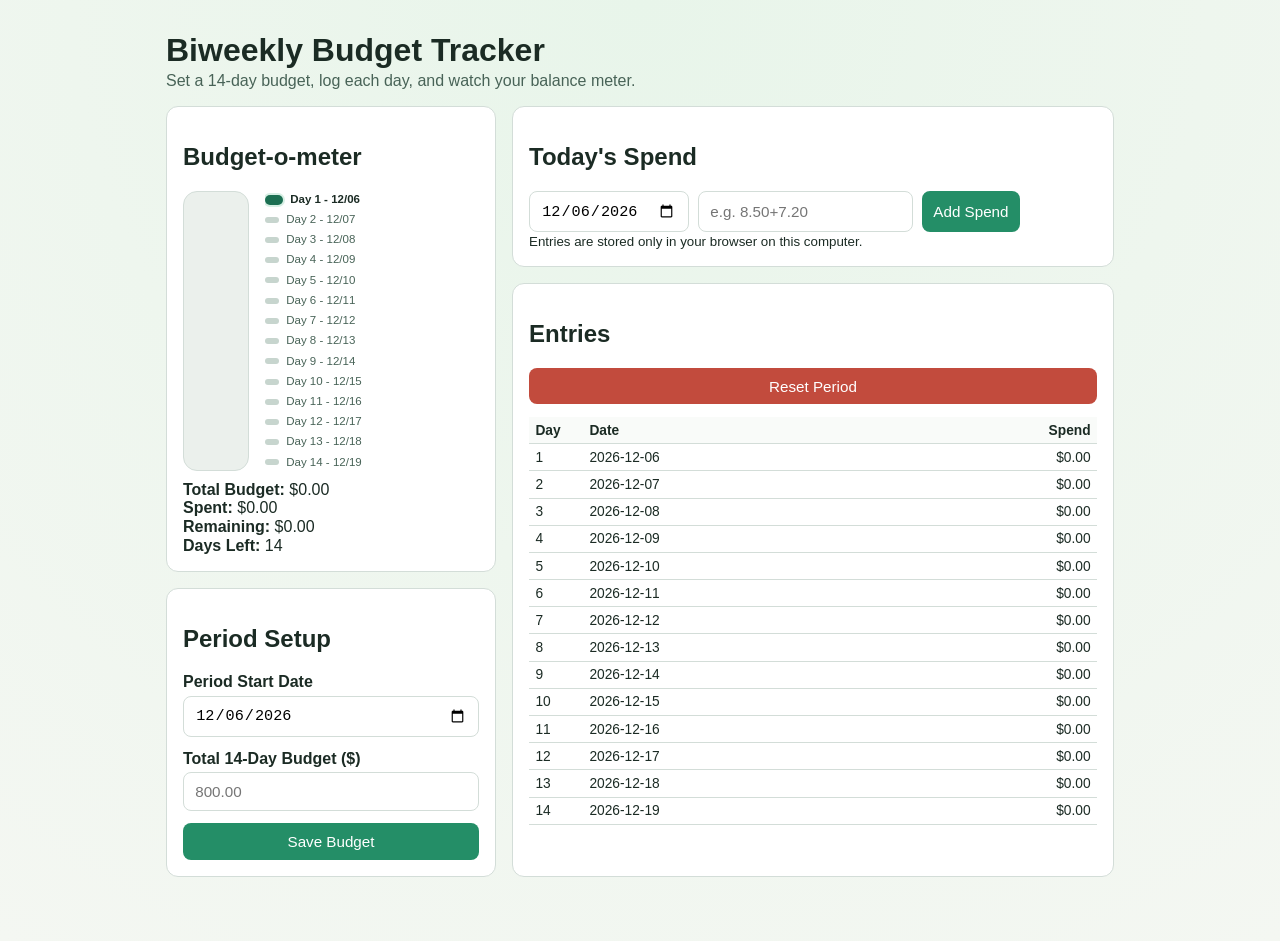
==== web/index.html @ 204bbb8c "Build local biweekly budget tracker web app" ====
﻿<!doctype html>
<html lang="en">
<head>
  <meta charset="UTF-8" />
  <meta name="viewport" content="width=device-width, initial-scale=1.0" />
  <title>Biweekly Budget Tracker</title>
  <link rel="stylesheet" href="styles.css" />
</head>
<body>
  <main class="app">
    <h1>Biweekly Budget Tracker</h1>
    <p class="sub">Set a 14-day budget, log each day, and watch your balance meter.</p>

    <div class="layout">
      <aside class="left-column">
        <section class="card status">
          <h2>Budget-o-meter</h2>
          <div class="meter-panel">
            <div class="meter-wrap" aria-label="budget meter">
              <div id="meter-fill" class="meter-fill"></div>
            </div>
            <div id="meter-ticks" class="meter-ticks" aria-label="14 day period ticks"></div>
          </div>
          <div class="stats">
            <p><strong>Total Budget:</strong> <span id="stat-total">$0.00</span></p>
            <p><strong>Spent:</strong> <span id="stat-spent">$0.00</span></p>
            <p><strong>Remaining:</strong> <span id="stat-remaining">$0.00</span></p>
            <p><strong>Days Left:</strong> <span id="stat-days-left">14</span></p>
          </div>
        </section>

        <section class="card">
          <h2>Period Setup</h2>
          <form id="setup-form" class="grid-form">
            <label>
              Period Start Date
              <input id="start-date" type="date" required />
            </label>
            <label>
              Total 14-Day Budget ($)
              <input id="total-budget" type="number" min="0" step="0.01" placeholder="800.00" required />
            </label>
            <button type="submit">Save Budget</button>
          </form>
        </section>
      </aside>

      <section class="right-column">
        <section class="card">
          <h2>Today's Spend</h2>
          <form id="spend-form" class="inline-form">
            <input id="spend-date" type="date" required />
            <input id="spend-amount" type="text" inputmode="decimal" placeholder="e.g. 8.50+7.20" required />
            <button type="submit">Add Spend</button>
          </form>
          <small>Entries are stored only in your browser on this computer.</small>
        </section>

        <section class="card entries-card">
          <h2>Entries</h2>
          <button id="reset-btn" class="danger" type="button">Reset Period</button>
          <div class="entries-table-wrap">
            <table class="entries-table">
              <thead>
                <tr>
                  <th>Day</th>
                  <th>Date</th>
                  <th>Spend</th>
                </tr>
              </thead>
              <tbody id="entries-body"></tbody>
            </table>
          </div>
        </section>
      </section>
    </div>
  </main>

  <script src="app.js"></script>
</body>
</html>
---- web/styles.css ----
﻿:root {
  --bg: #f4f7f2;
  --card: #ffffff;
  --ink: #1b2b24;
  --muted: #486357;
  --accent: #248e67;
  --warn: #c24b3d;
  --border: #d3ddd8;
}

* { box-sizing: border-box; }

body {
  margin: 0;
  font-family: "Segoe UI", Tahoma, Geneva, Verdana, sans-serif;
  background: radial-gradient(circle at top, #e8f5ea, var(--bg));
  color: var(--ink);
}

.app {
  max-width: 980px;
  margin: 2rem auto;
  padding: 0 1rem 2rem;
}

h1 { margin-bottom: 0.2rem; }
.sub { color: var(--muted); margin-top: 0; }

.layout {
  display: grid;
  grid-template-columns: 330px 1fr;
  gap: 1rem;
  align-items: stretch;
}

.left-column,
.right-column {
  display: flex;
  flex-direction: column;
  gap: 1rem;
  height: 100%;
}

.status,
.entries-card {
  flex: 1;
}

.card {
  background: var(--card);
  border: 1px solid var(--border);
  border-radius: 12px;
  padding: 1rem;
  margin-top: 0;
}

.status,
.entries-card {
  display: flex;
  flex-direction: column;
}

.grid-form {
  display: grid;
  grid-template-columns: 1fr;
  gap: 0.8rem;
}

.inline-form {
  display: flex;
  gap: 0.6rem;
  flex-wrap: wrap;
}

label {
  display: flex;
  flex-direction: column;
  gap: 0.3rem;
  font-weight: 600;
}

input, button {
  border: 1px solid var(--border);
  border-radius: 8px;
  padding: 0.6rem 0.7rem;
  font-size: 0.95rem;
}

button {
  background: var(--accent);
  color: #fff;
  border: none;
  cursor: pointer;
}

button:hover { filter: brightness(0.95); }

button.danger {
  background: var(--warn);
  margin-bottom: 0.8rem;
}

.meter-panel {
  display: flex;
  gap: 1rem;
  align-items: stretch;
  height: 280px;
}

.meter-wrap {
  width: 66px;
  min-width: 66px;
  height: 100%;
  background: #ebf0ec;
  border-radius: 14px;
  overflow: hidden;
  border: 1px solid var(--border);
  position: relative;
  display: flex;
  align-items: flex-end;
}

.meter-fill {
  width: 100%;
  height: 0%;
  background: linear-gradient(0deg, #d67f35, #b94c38);
  transition: height 0.35s ease;
}

.meter-ticks {
  flex: 1;
  height: 100%;
  overflow: hidden;
  display: grid;
  grid-template-rows: repeat(14, minmax(0, 1fr));
  gap: 0.2rem;
}

.tick-row {
  display: flex;
  align-items: center;
  gap: 0.45rem;
  min-height: 0;
}

.tick {
  display: inline-block;
  width: 14px;
  height: 6px;
  border-radius: 999px;
  background: #c7d5ce;
  flex: 0 0 auto;
}

.tick-label {
  font-size: 0.72rem;
  line-height: 1;
  white-space: nowrap;
  color: var(--muted);
}

.tick-row.past .tick {
  background: #7aa996;
}

.tick-row.today .tick {
  width: 18px;
  height: 10px;
  background: #1c6f52;
  box-shadow: 0 0 0 2px #d7efe4;
}

.tick-row.today .tick-label {
  color: #1b2b24;
  font-weight: 700;
}

.stats {
  display: grid;
  grid-template-columns: 1fr;
  margin-top: 0.6rem;
  gap: 0.05rem;
}

.stats p {
  margin: 0;
}

.entries-table-wrap {
  overflow: auto;
}

.entries-table {
  width: 100%;
  border-collapse: collapse;
  table-layout: fixed;
}

.entries-table th,
.entries-table td {
  padding: 0.35rem 0.4rem;
  border-bottom: 1px solid var(--border);
  font-size: 0.86rem;
  text-align: left;
}

.entries-table th:nth-child(1),
.entries-table td:nth-child(1) {
  width: 54px;
}

.entries-table th:nth-child(3),
.entries-table td:nth-child(3) {
  width: 90px;
  text-align: right;
}

.entries-table thead th {
  position: sticky;
  top: 0;
  background: #f9fbf9;
}

@media (max-width: 900px) {
  .layout {
    grid-template-columns: 1fr;
    align-items: start;
  }

  .left-column,
  .right-column {
    height: auto;
  }

  .status,
  .entries-card {
    flex: unset;
  }

  .meter-panel {
    height: 250px;
  }

  .meter-wrap {
    width: 54px;
    min-width: 54px;
  }

  .tick-label {
    font-size: 0.68rem;
  }
}
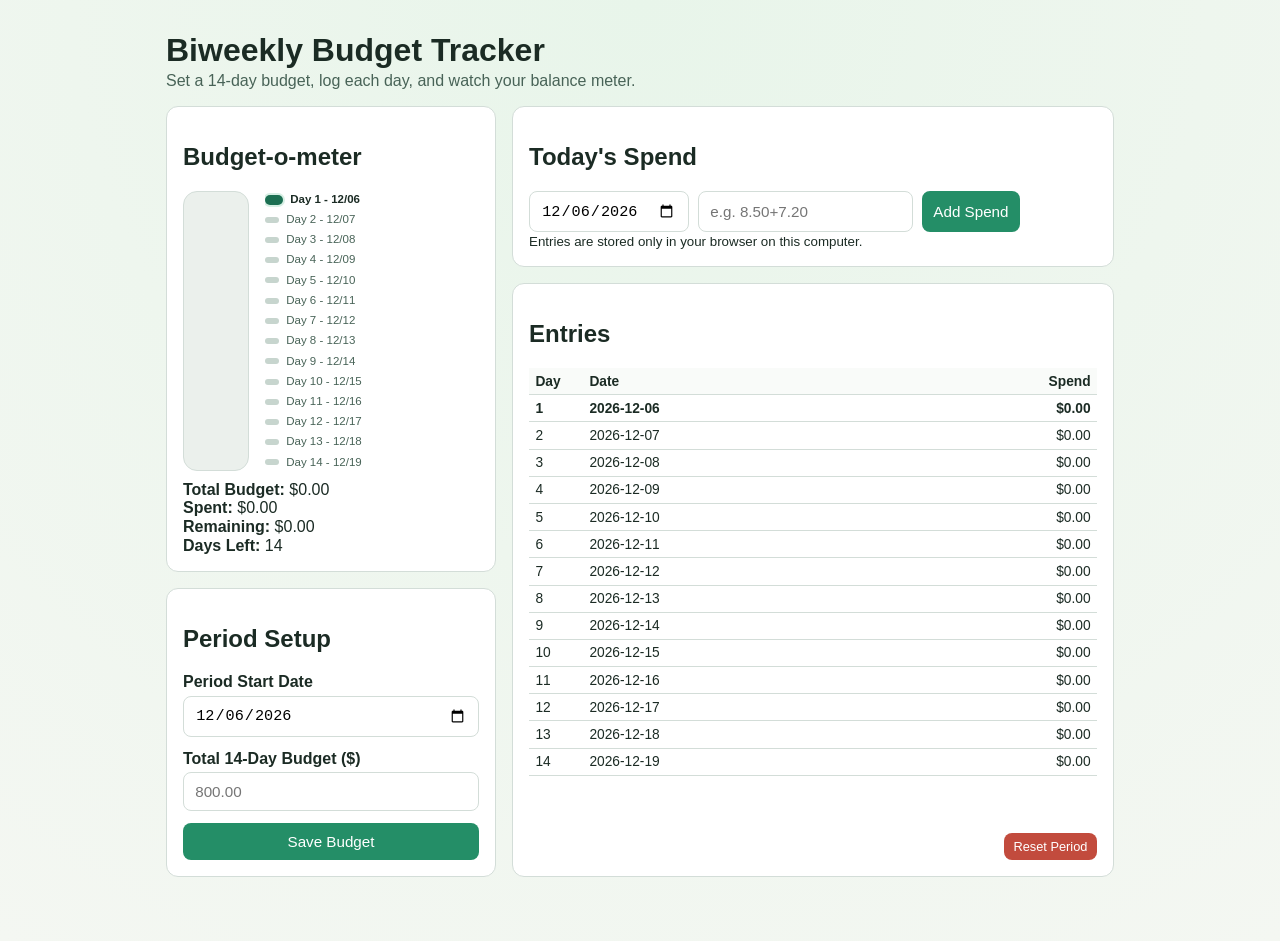
==== commit e8364769: "Refine budget UI layout and entries table behavior" ====
--- a/web/index.html
+++ b/web/index.html
@@ -58,7 +58,6 @@
 
         <section class="card entries-card">
           <h2>Entries</h2>
-          <button id="reset-btn" class="danger" type="button">Reset Period</button>
           <div class="entries-table-wrap">
             <table class="entries-table">
               <thead>
@@ -71,6 +70,7 @@
               <tbody id="entries-body"></tbody>
             </table>
           </div>
+          <button id="reset-btn" class="danger" type="button">Reset Period</button>
         </section>
       </section>
     </div>
--- a/web/styles.css
+++ b/web/styles.css
@@ -97,7 +97,13 @@
 
 button.danger {
   background: var(--warn);
-  margin-bottom: 0.8rem;
+}
+
+#reset-btn {
+  margin-top: auto;
+  align-self: flex-end;
+  padding: 0.35rem 0.6rem;
+  font-size: 0.8rem;
 }
 
 .meter-panel {
@@ -250,3 +256,9 @@
     font-size: 0.68rem;
   }
 }
+
+
+.entries-table tbody tr.today-row td {
+  font-weight: 700;
+}
+
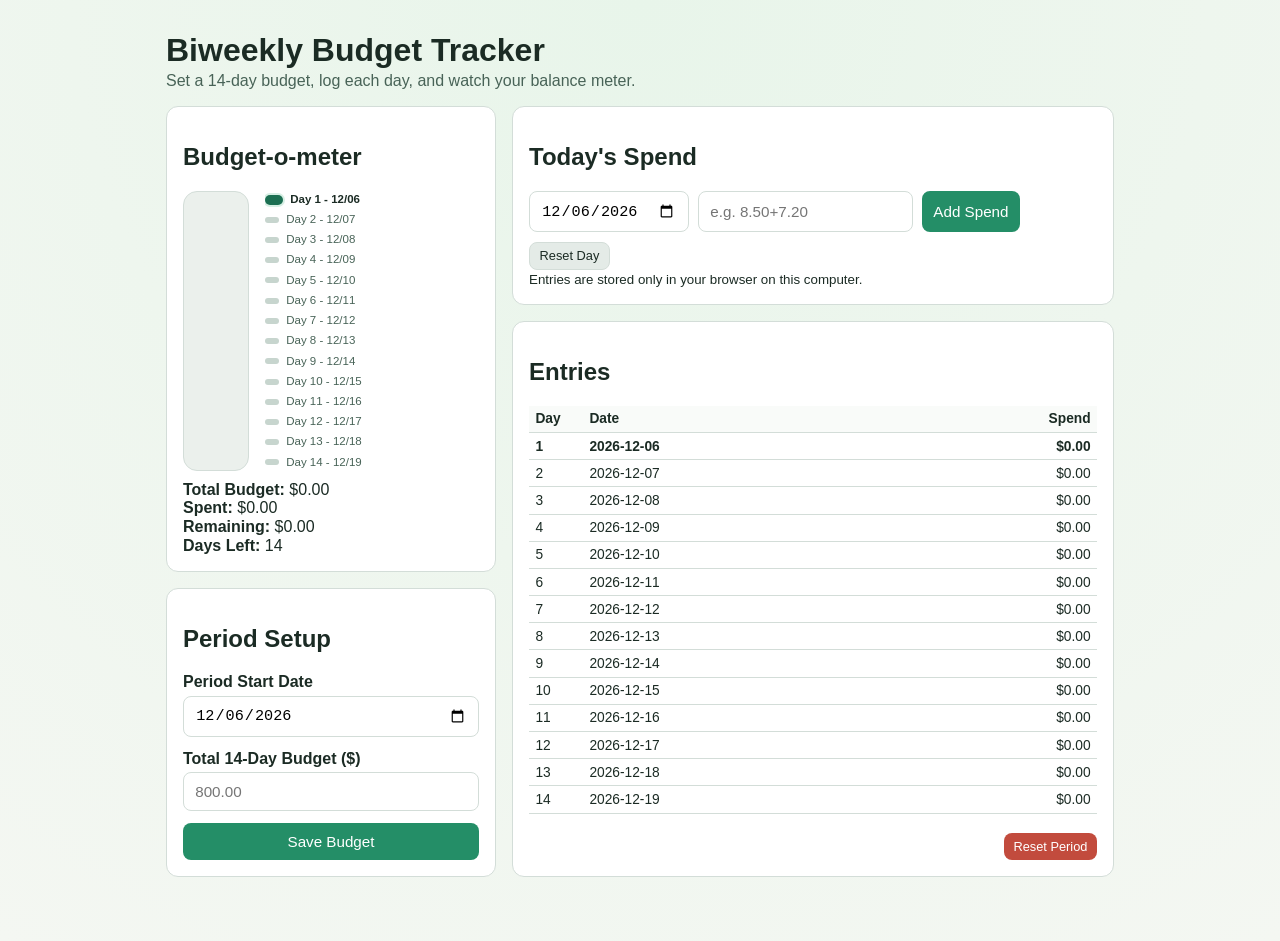
==== commit f862a35a: "Make spend logging additive and add reset-day action" ====
--- a/web/index.html
+++ b/web/index.html
@@ -4,6 +4,7 @@
   <meta charset="UTF-8" />
   <meta name="viewport" content="width=device-width, initial-scale=1.0" />
   <title>Biweekly Budget Tracker</title>
+  <link rel="icon" type="image/svg+xml" href="favicon.svg?v=6" />
   <link rel="stylesheet" href="styles.css" />
 </head>
 <body>
@@ -52,6 +53,7 @@
             <input id="spend-date" type="date" required />
             <input id="spend-amount" type="text" inputmode="decimal" placeholder="e.g. 8.50+7.20" required />
             <button type="submit">Add Spend</button>
+            <button id="reset-day-btn" class="secondary" type="button">Reset Day</button>
           </form>
           <small>Entries are stored only in your browser on this computer.</small>
         </section>
@@ -79,3 +81,4 @@
   <script src="app.js"></script>
 </body>
 </html>
+
--- a/web/styles.css
+++ b/web/styles.css
@@ -99,6 +99,17 @@
   background: var(--warn);
 }
 
+button.secondary {
+  background: #e4ebe7;
+  color: #1b2b24;
+  border: 1px solid var(--border);
+}
+
+#reset-day-btn {
+  padding: 0.35rem 0.6rem;
+  font-size: 0.8rem;
+}
+
 #reset-btn {
   margin-top: auto;
   align-self: flex-end;
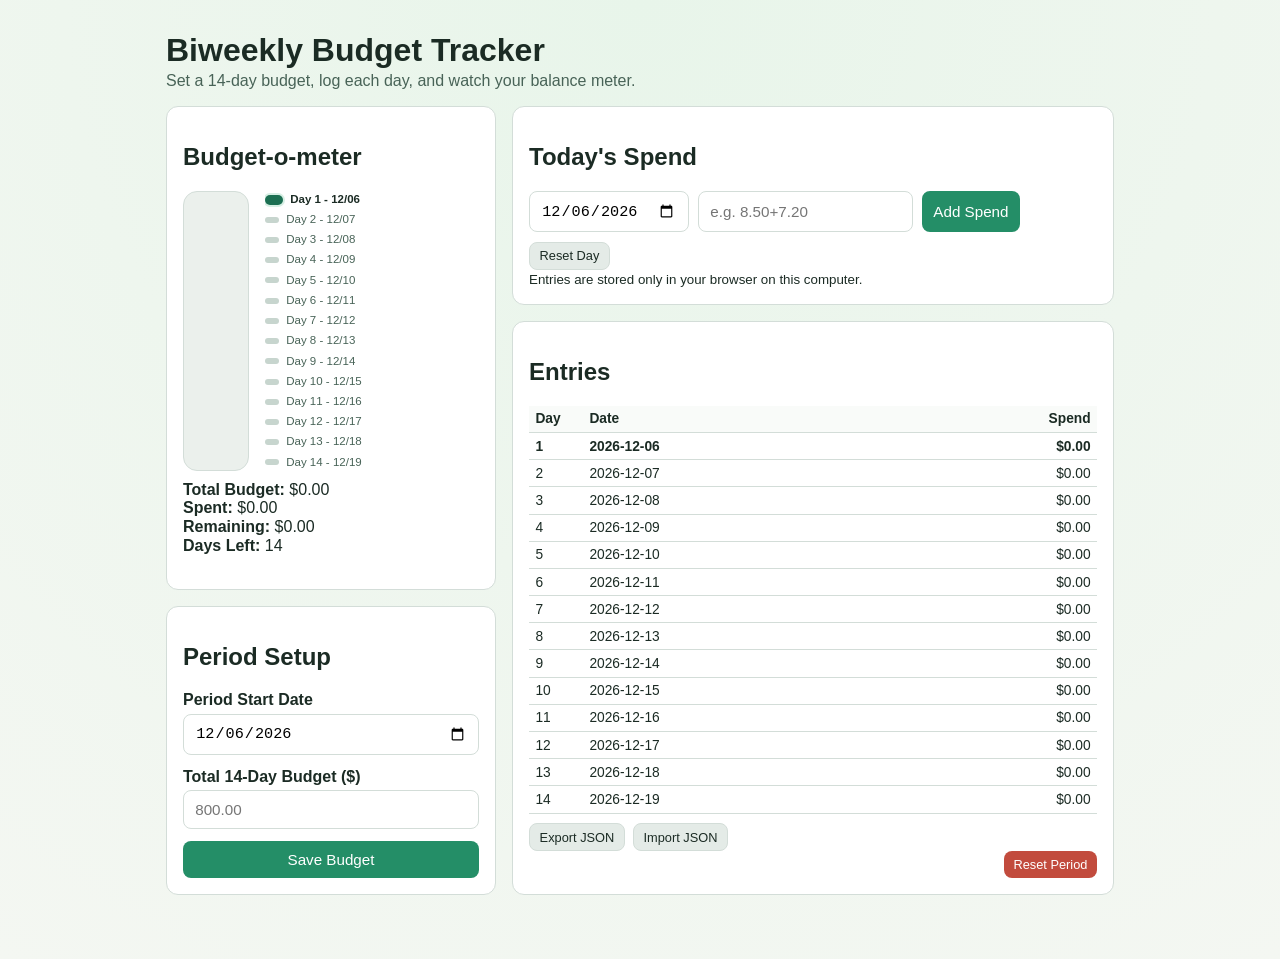
==== commit 53b3ec3d: "Add local JSON export/import for cross-device transfer" ====
--- a/web/index.html
+++ b/web/index.html
@@ -72,6 +72,11 @@
               <tbody id="entries-body"></tbody>
             </table>
           </div>
+          <div class="entries-actions">
+            <button id="export-btn" class="secondary" type="button">Export JSON</button>
+            <button id="import-btn" class="secondary" type="button">Import JSON</button>
+            <input id="import-file" type="file" accept="application/json,.json" hidden />
+          </div>
           <button id="reset-btn" class="danger" type="button">Reset Period</button>
         </section>
       </section>
@@ -81,4 +86,3 @@
   <script src="app.js"></script>
 </body>
 </html>
-
--- a/web/styles.css
+++ b/web/styles.css
@@ -110,6 +110,18 @@
   font-size: 0.8rem;
 }
 
+.entries-actions {
+  display: flex;
+  gap: 0.5rem;
+  margin-top: 0.6rem;
+  flex-wrap: wrap;
+}
+
+#export-btn,
+#import-btn {
+  padding: 0.35rem 0.6rem;
+  font-size: 0.8rem;
+}
 #reset-btn {
   margin-top: auto;
   align-self: flex-end;
@@ -273,3 +285,4 @@
   font-weight: 700;
 }
 
+
